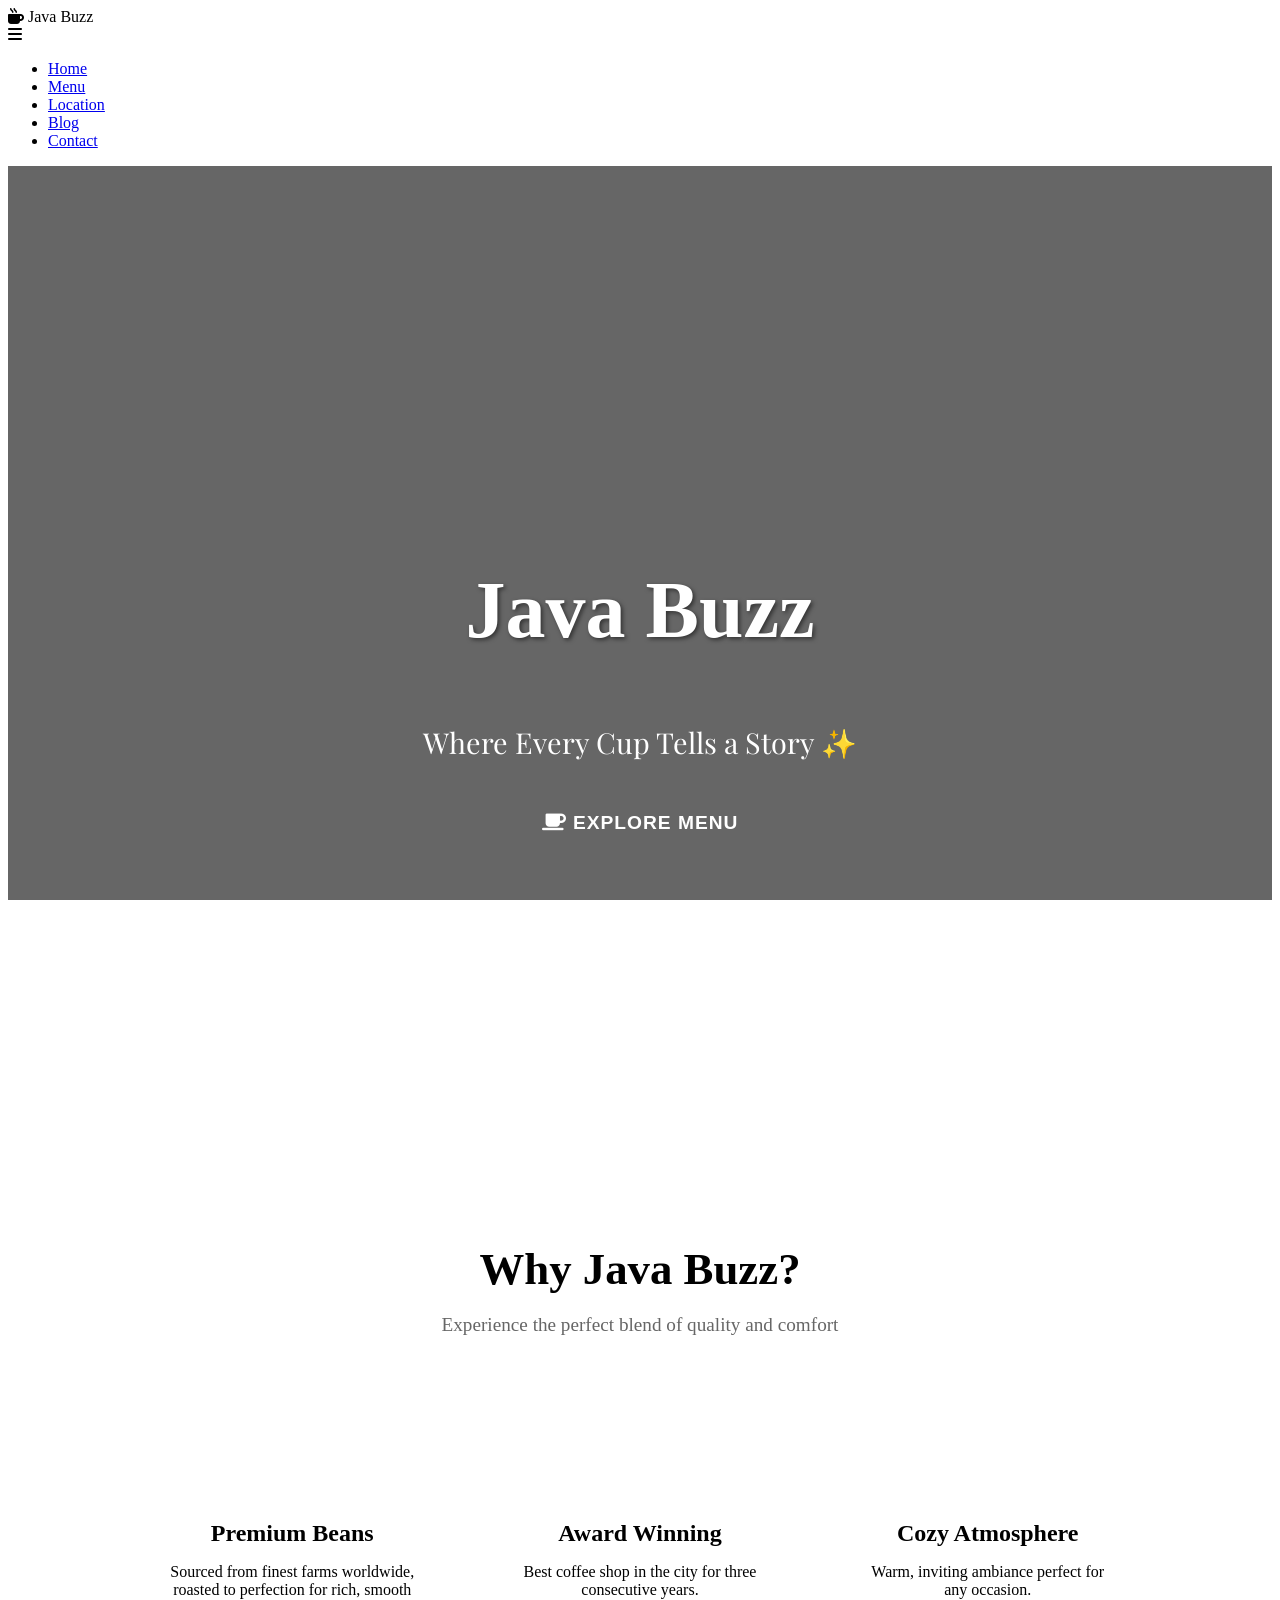
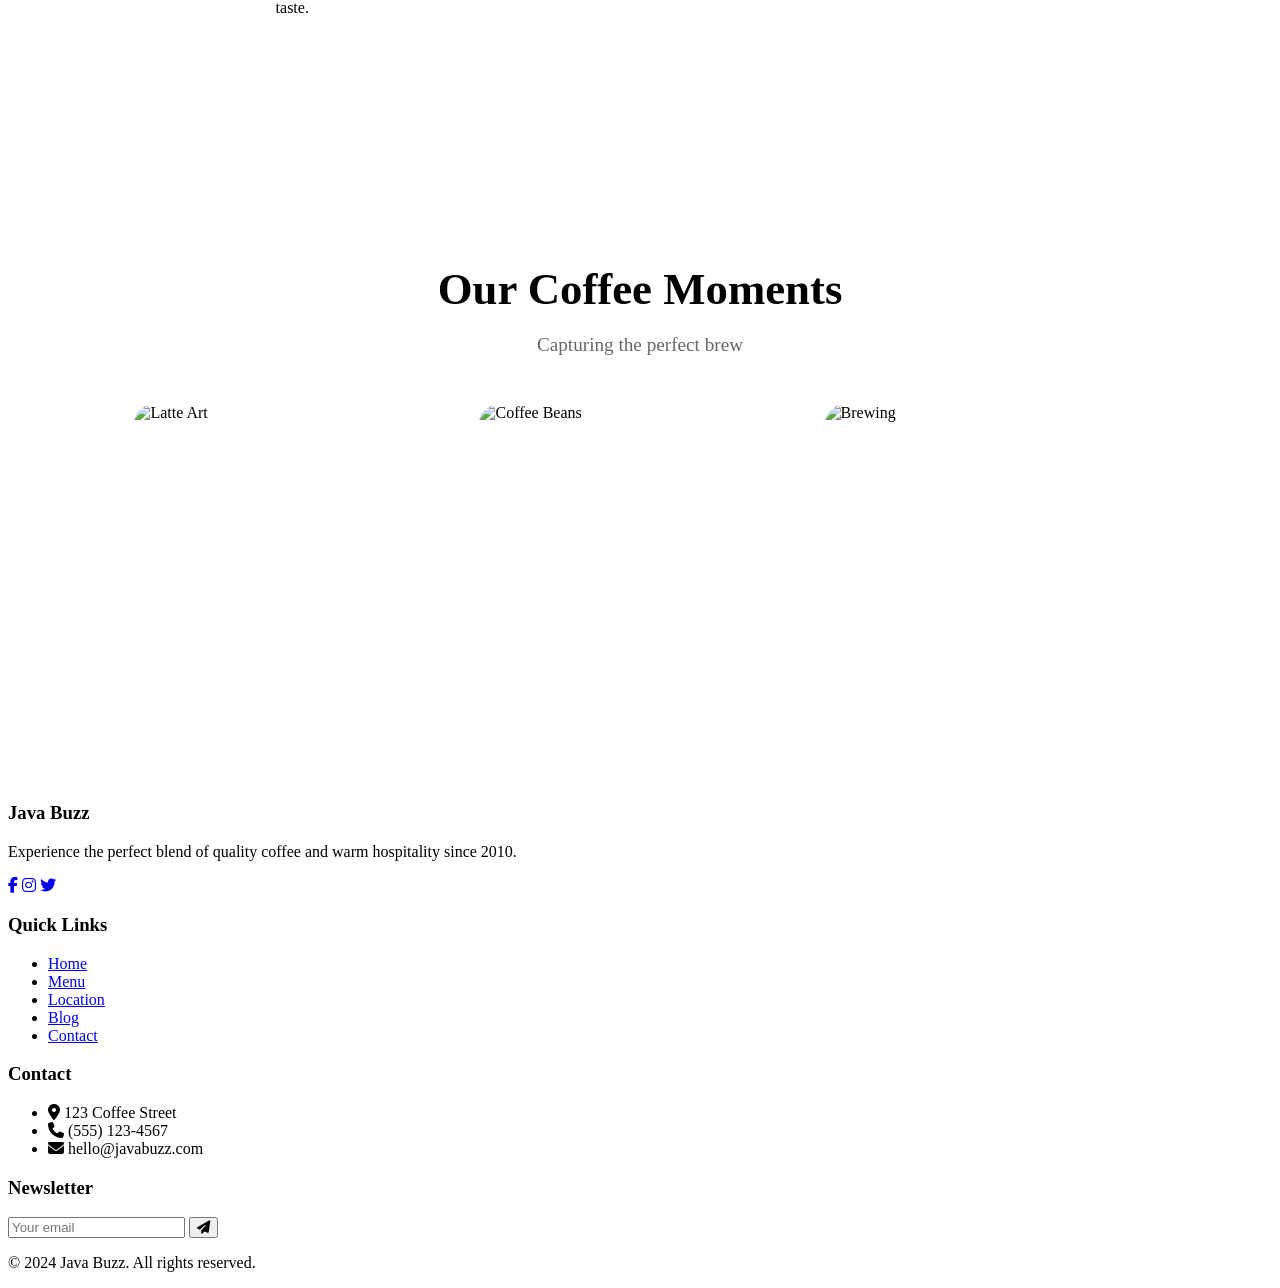
==== index.html @ 030afa83 "completed" ====
<!DOCTYPE html>
<html lang="en">
<head>
    <meta charset="UTF-8">
    <meta name="viewport" content="width=device-width, initial-scale=1.0">
    <title>Java Buzz - Home | Artisan Coffee Shop</title>
    <meta name="description" content="Java Buzz offers premium artisan coffee, delicious pastries, and a cozy atmosphere. Visit us for the best coffee experience in town.">
    <meta name="keywords" content="coffee shop, artisan coffee, best coffee near me, coffee house, espresso">
    <meta name="author" content="Java Buzz Coffee">
    
    <link rel="stylesheet" href="https://cdnjs.cloudflare.com/ajax/libs/font-awesome/6.4.0/css/all.min.css">
    <link href="https://fonts.googleapis.com/css2?family=Playfair+Display:wght@400;700&family=Poppins:wght@300;400;500;600&display=swap" rel="stylesheet">
    <link rel="stylesheet" href="css/style.css">
    
    <style>
        .hero {
            height: 100vh;
            background: linear-gradient(rgba(0,0,0,0.6), rgba(0,0,0,0.6)), url('https://images.unsplash.com/photo-1495474472287-4d71bcdd2085?ixlib=rb-4.0.3&auto=format&fit=crop&w=2070&q=80');
            background-size: cover;
            background-position: center;
            background-attachment: fixed;
            display: flex;
            align-items: center;
            justify-content: center;
            text-align: center;
            color: white;
            padding-top: 60px;
        }

        .hero-content h1 {
            font-size: 5rem;
            color: var(--cream);
            text-shadow: 2px 2px 4px rgba(0,0,0,0.5);
            animation: fadeIn 1.5s ease;
        }

        .hero-content p {
            font-size: 1.8rem;
            margin-bottom: 2rem;
            font-family: 'Playfair Display', serif;
            animation: fadeIn 1.5s ease 0.3s both;
        }

        .cta-button {
            background: linear-gradient(135deg, var(--light-brown) 0%, var(--primary-brown) 100%);
            color: white;
            border: none;
            padding: 1.2rem 3rem;
            font-size: 1.2rem;
            border-radius: 50px;
            cursor: pointer;
            transition: var(--transition);
            font-weight: 600;
            text-transform: uppercase;
            letter-spacing: 1px;
            animation: fadeIn 1.5s ease 0.6s both;
        }

        .cta-button:hover {
            transform: translateY(-3px);
            box-shadow: 0 8px 25px rgba(210, 105, 30, 0.4);
        }

        .features {
            padding: 5rem 10%;
            background: var(--cream);
        }

        .section-title {
            text-align: center;
            font-size: 2.8rem;
            margin-bottom: 1rem;
        }

        .section-subtitle {
            text-align: center;
            font-size: 1.2rem;
            color: #666;
            margin-bottom: 3rem;
        }

        .features-grid {
            display: grid;
            grid-template-columns: repeat(auto-fit, minmax(300px, 1fr));
            gap: 2rem;
        }

        .feature-card {
            background: white;
            padding: 2rem;
            border-radius: 20px;
            text-align: center;
            box-shadow: var(--shadow);
            transition: var(--transition);
        }

        .feature-card:hover {
            transform: translateY(-10px);
        }

        .feature-icon {
            width: 80px;
            height: 80px;
            background: linear-gradient(135deg, var(--light-brown) 0%, var(--primary-brown) 100%);
            border-radius: 50%;
            display: flex;
            align-items: center;
            justify-content: center;
            margin: 0 auto 1.5rem;
        }

        .feature-icon i {
            font-size: 2.5rem;
            color: white;
        }

        .feature-card h3 {
            font-size: 1.5rem;
            margin-bottom: 1rem;
        }

        .gallery {
            padding: 5rem 10%;
            background: white;
        }

        .gallery-grid {
            display: grid;
            grid-template-columns: repeat(auto-fit, minmax(300px, 1fr));
            gap: 1.5rem;
            margin-top: 3rem;
        }

        .gallery-item {
            height: 300px;
            border-radius: 20px;
            overflow: hidden;
            box-shadow: var(--shadow);
        }

        .gallery-item img {
            width: 100%;
            height: 100%;
            object-fit: cover;
            transition: var(--transition);
        }

        .gallery-item:hover img {
            transform: scale(1.1);
        }

        @media (max-width: 768px) {
            .hero-content h1 { font-size: 3rem; }
            .hero-content p { font-size: 1.4rem; }
            .section-title { font-size: 2rem; }
        }
    </style>
</head>
<body>
    <nav class="navbar">
        <div class="logo">
            <i class="fas fa-mug-hot logo-icon"></i>
            <span class="logo-text">Java Buzz</span>
        </div>
        <div class="hamburger"><i class="fas fa-bars"></i></div>
        <ul class="nav-links">
            <li><a href="index.html">Home</a></li>
            <li><a href="menu.html">Menu</a></li>
            <li><a href="location.html">Location</a></li>
            <li><a href="blog.html">Blog</a></li>
            <li><a href="contact.html">Contact</a></li>
        </ul>
    </nav>

    <section class="hero">
        <div class="hero-content">
            <h1>Java Buzz</h1>
            <p>Where Every Cup Tells a Story ✨</p>
            <button class="cta-button" onclick="location.href='menu.html'">
                <i class="fas fa-coffee"></i> Explore Menu
            </button>
        </div>
    </section>

    <section class="features">
        <h2 class="section-title">Why Java Buzz?</h2>
        <p class="section-subtitle">Experience the perfect blend of quality and comfort</p>
        <div class="features-grid">
            <div class="feature-card">
                <div class="feature-icon"><i class="fas fa-seedling"></i></div>
                <h3>Premium Beans</h3>
                <p>Sourced from finest farms worldwide, roasted to perfection for rich, smooth taste.</p>
            </div>
            <div class="feature-card">
                <div class="feature-icon"><i class="fas fa-award"></i></div>
                <h3>Award Winning</h3>
                <p>Best coffee shop in the city for three consecutive years.</p>
            </div>
            <div class="feature-card">
                <div class="feature-icon"><i class="fas fa-heart"></i></div>
                <h3>Cozy Atmosphere</h3>
                <p>Warm, inviting ambiance perfect for any occasion.</p>
            </div>
        </div>
    </section>

    <section class="gallery">
        <h2 class="section-title">Our Coffee Moments</h2>
        <p class="section-subtitle">Capturing the perfect brew</p>
        <div class="gallery-grid">
            <div class="gallery-item"><img src="https://images.unsplash.com/photo-1514432324607-a09d9b4aefdd?ixlib=rb-4.0.3&auto=format&fit=crop&w=800&q=80" alt="Latte Art"></div>
            <div class="gallery-item"><img src="https://images.unsplash.com/photo-1461023058943-07fcbe16d735?ixlib=rb-4.0.3&auto=format&fit=crop&w=800&q=80" alt="Coffee Beans"></div>
            <div class="gallery-item"><img src="https://images.unsplash.com/photo-1497515114629-f71d768fd07c?ixlib=rb-4.0.3&auto=format&fit=crop&w=800&q=80" alt="Brewing"></div>
        </div>
    </section>

    <footer>
        <div class="footer-content">
            <div class="footer-section">
                <h3>Java Buzz</h3>
                <p>Experience the perfect blend of quality coffee and warm hospitality since 2010.</p>
                <div class="social-links">
                    <a href="https://www.facebook.com"><i class="fab fa-facebook-f"></i></a>
                    <a href="https://www.instagram.com"><i class="fab fa-instagram"></i></a>
                    <a href="https://x.com"><i class="fab fa-twitter"></i></a>
                </div>
            </div>
            <div class="footer-section">
                <h3>Quick Links</h3>
                <ul>
                    <li><a href="index.html">Home</a></li>
                    <li><a href="menu.html">Menu</a></li>
                    <li><a href="location.html">Location</a></li>
                    <li><a href="blog.html">Blog</a></li>
                    <li><a href="contact.html">Contact</a></li>
                </ul>
            </div>
            <div class="footer-section">
                <h3>Contact</h3>
                <ul>
                    <li><i class="fas fa-map-marker-alt"></i> 123 Coffee Street</li>
                    <li><i class="fas fa-phone"></i> (555) 123-4567</li>
                    <li><i class="fas fa-envelope"></i> hello@javabuzz.com</li>
                </ul>
            </div>
            <div class="footer-section">
                <h3>Newsletter</h3>
                <form class="newsletter-form">
                    <input type="email" placeholder="Your email">
                    <button type="submit"><i class="fas fa-paper-plane"></i></button>
                </form>
            </div>
        </div>
        <div class="copyright">
            <p>&copy; 2024 Java Buzz. All rights reserved.</p>
        </div>
    </footer>

    <script src="js/main.js"></script>
</body>
</html>
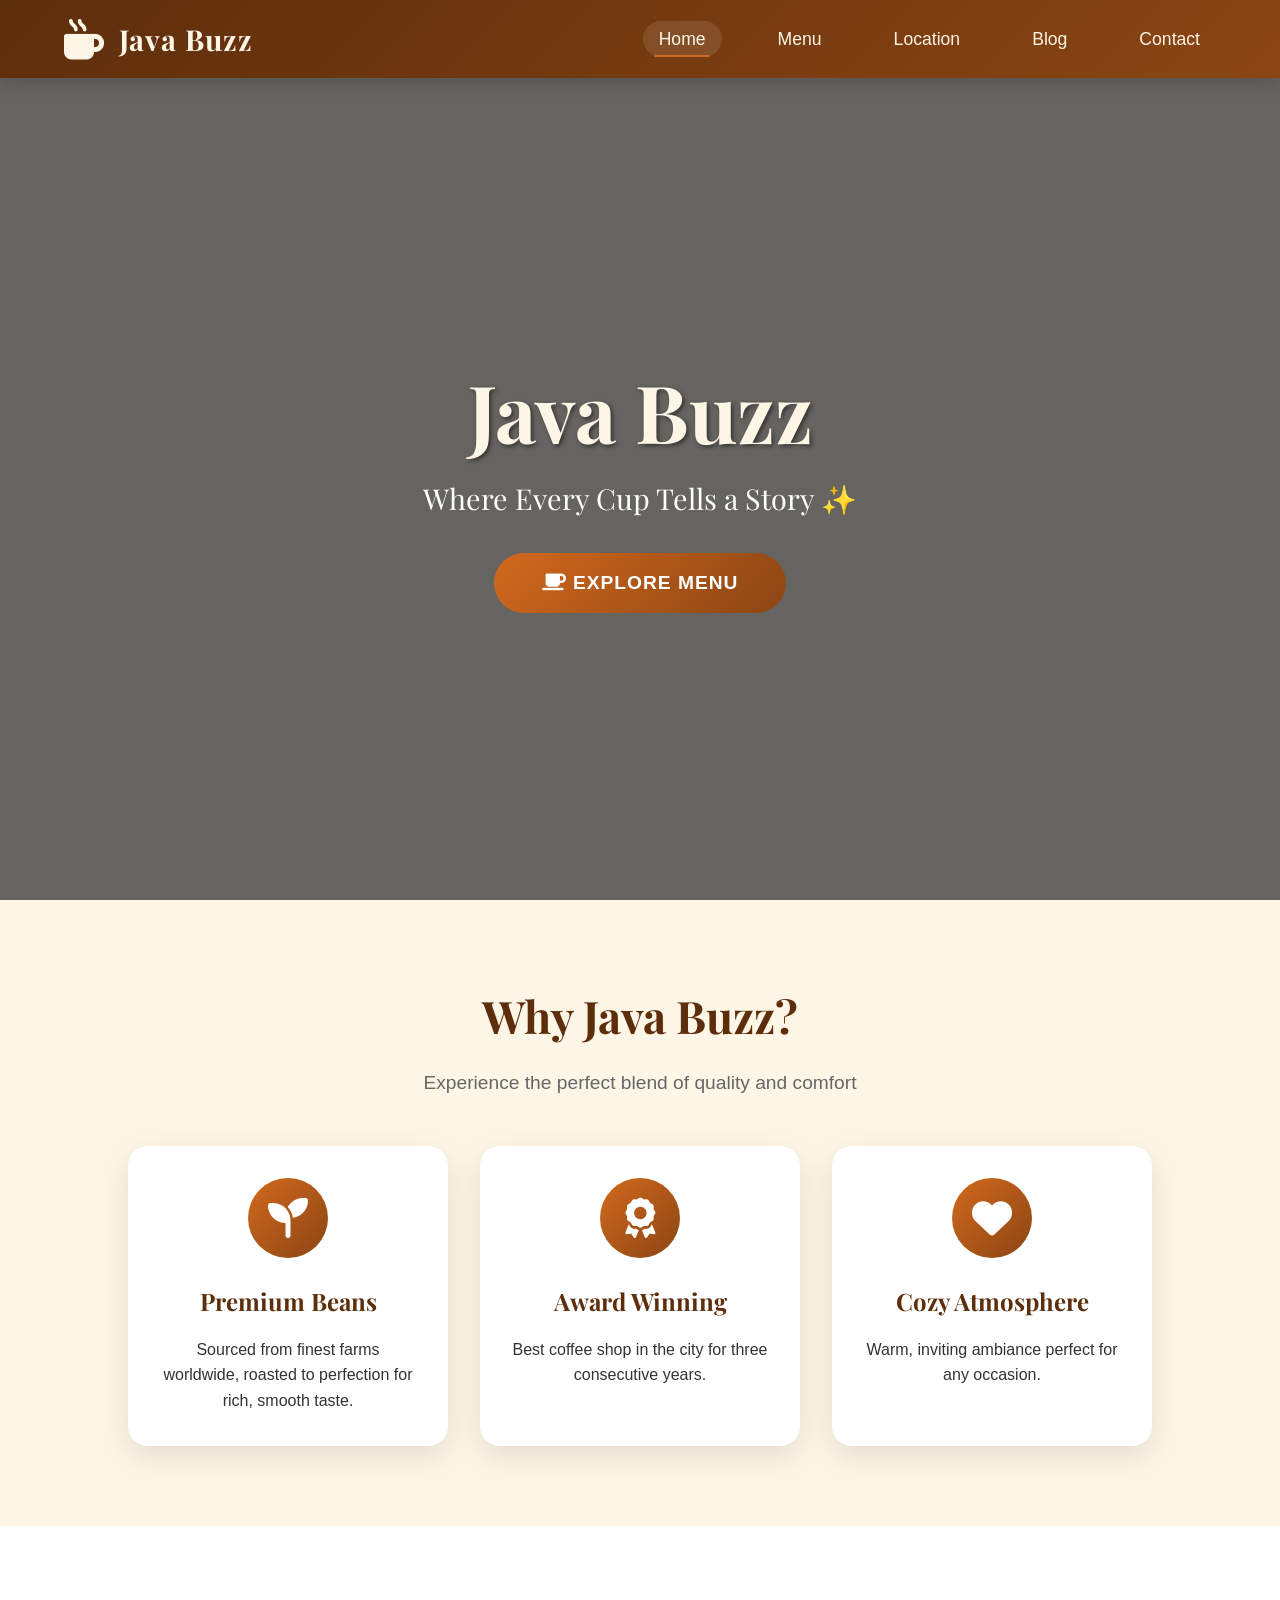
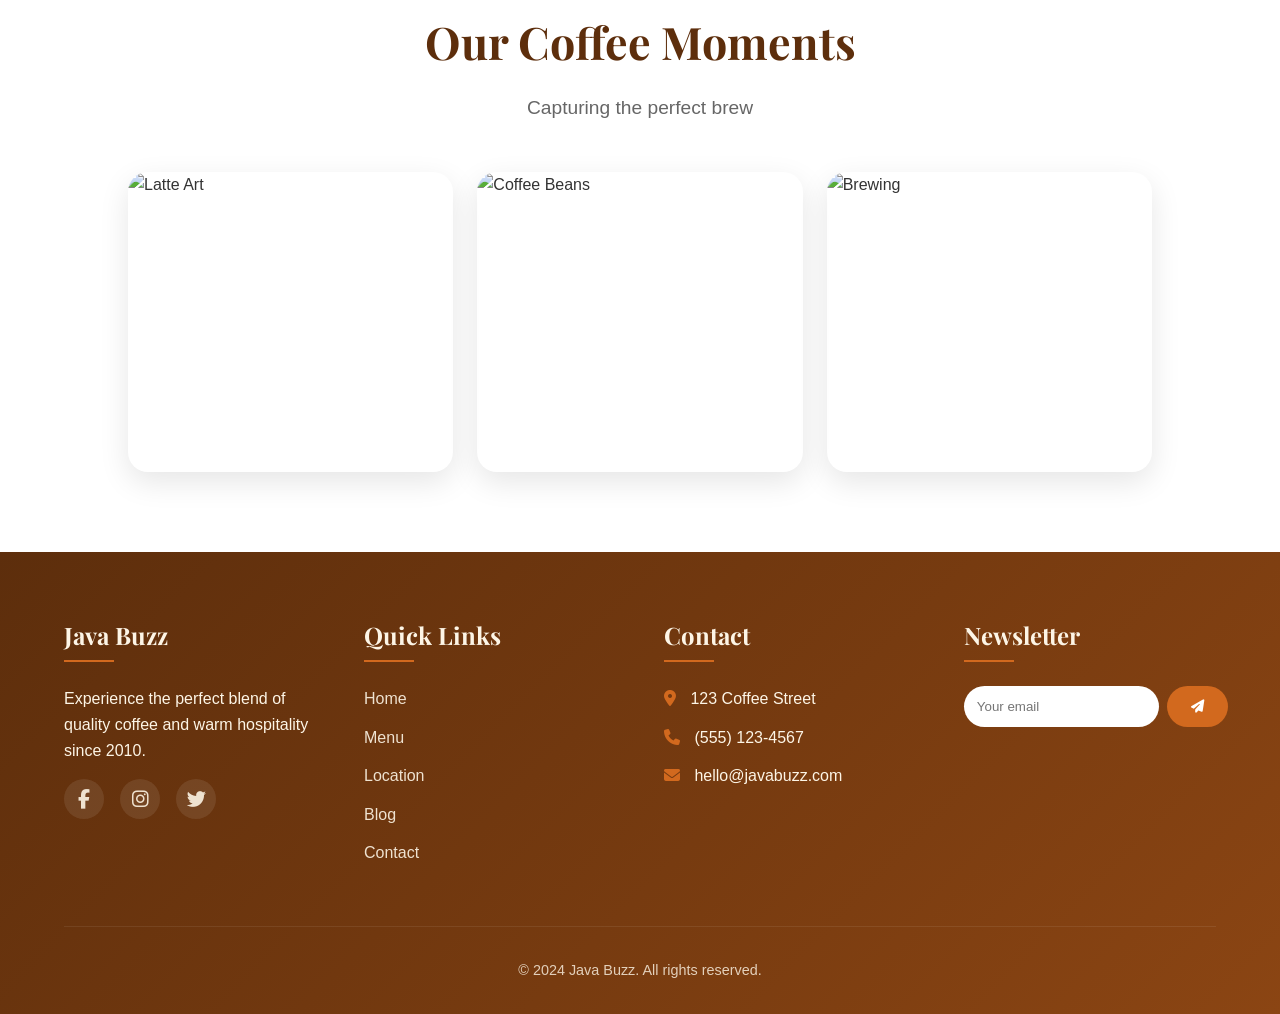
==== commit 330494ff: "updated" ====
--- a/index.html
+++ b/index.html
@@ -10,7 +10,7 @@
     
     <link rel="stylesheet" href="https://cdnjs.cloudflare.com/ajax/libs/font-awesome/6.4.0/css/all.min.css">
     <link href="https://fonts.googleapis.com/css2?family=Playfair+Display:wght@400;700&family=Poppins:wght@300;400;500;600&display=swap" rel="stylesheet">
-    <link rel="stylesheet" href="css/style.css">
+    <link rel="stylesheet" href="CSS/style.css">
     
     <style>
         .hero {
--- a/CSS/style.css
+++ b/CSS/style.css
@@ -0,0 +1,291 @@
+/* ===== RESET & BASE STYLES ===== */
+* {
+    margin: 0;
+    padding: 0;
+    box-sizing: border-box;
+}
+
+:root {
+    --primary-brown: #8B4513;
+    --light-brown: #D2691E;
+    --dark-brown: #5D2E0C;
+    --primary-green: #2E5C4E;
+    --light-green: #4A7C6B;
+    --cream: #FDF5E6;
+    --off-white: #FFF9F0;
+    --shadow: 0 10px 30px rgba(0,0,0,0.1);
+    --transition: all 0.3s ease;
+}
+
+body {
+    font-family: 'Poppins', sans-serif;
+    color: #333;
+    background-color: var(--off-white);
+    line-height: 1.6;
+    overflow-x: hidden;
+}
+
+h1, h2, h3, h4 {
+    font-family: 'Playfair Display', serif;
+    color: var(--dark-brown);
+}
+
+/* ===== NAVIGATION BAR ===== */
+.navbar {
+    background: linear-gradient(135deg, var(--dark-brown) 0%, var(--primary-brown) 100%);
+    padding: 1rem 5%;
+    display: flex;
+    justify-content: space-between;
+    align-items: center;
+    position: fixed;
+    width: 100%;
+    top: 0;
+    z-index: 1000;
+    box-shadow: 0 2px 20px rgba(0,0,0,0.2);
+}
+
+.logo {
+    display: flex;
+    align-items: center;
+    gap: 15px;
+}
+
+.logo-icon {
+    font-size: 2.5rem;
+    color: var(--cream);
+    animation: steam 2s infinite;
+}
+
+@keyframes steam {
+    0%, 100% { transform: translateY(0); }
+    50% { transform: translateY(-5px); }
+}
+
+.logo-text {
+    font-family: 'Playfair Display', serif;
+    font-size: 1.8rem;
+    font-weight: 700;
+    color: var(--cream);
+    letter-spacing: 1px;
+}
+
+.nav-links {
+    display: flex;
+    gap: 2.5rem;
+    list-style: none;
+}
+
+.nav-links a {
+    color: var(--cream);
+    text-decoration: none;
+    font-weight: 500;
+    font-size: 1.1rem;
+    padding: 0.5rem 1rem;
+    border-radius: 25px;
+    transition: var(--transition);
+    position: relative;
+}
+
+.nav-links a::after {
+    content: '';
+    position: absolute;
+    bottom: 0;
+    left: 50%;
+    transform: translateX(-50%);
+    width: 0;
+    height: 2px;
+    background: var(--light-brown);
+    transition: var(--transition);
+}
+
+.nav-links a:hover::after,
+.nav-links a.active::after {
+    width: 70%;
+}
+
+.nav-links a:hover,
+.nav-links a.active {
+    background: rgba(255,255,255,0.1);
+}
+
+.hamburger {
+    display: none;
+    font-size: 1.8rem;
+    color: var(--cream);
+    cursor: pointer;
+}
+
+/* ===== FOOTER ===== */
+footer {
+    background: linear-gradient(135deg, var(--dark-brown) 0%, var(--primary-brown) 100%);
+    color: var(--cream);
+    padding: 4rem 5% 2rem;
+}
+
+.footer-content {
+    display: grid;
+    grid-template-columns: repeat(auto-fit, minmax(250px, 1fr));
+    gap: 3rem;
+    margin-bottom: 3rem;
+}
+
+.footer-section h3 {
+    color: var(--cream);
+    margin-bottom: 1.5rem;
+    font-size: 1.5rem;
+    position: relative;
+    padding-bottom: 0.5rem;
+}
+
+.footer-section h3::after {
+    content: '';
+    position: absolute;
+    left: 0;
+    bottom: 0;
+    width: 50px;
+    height: 2px;
+    background: var(--light-brown);
+}
+
+.footer-section ul {
+    list-style: none;
+}
+
+.footer-section ul li {
+    margin-bottom: 0.8rem;
+}
+
+.footer-section ul li i {
+    margin-right: 10px;
+    color: var(--light-brown);
+}
+
+.footer-section a {
+    color: var(--cream);
+    text-decoration: none;
+    transition: var(--transition);
+    opacity: 0.9;
+}
+
+.footer-section a:hover {
+    color: var(--light-brown);
+    opacity: 1;
+    padding-left: 5px;
+}
+
+.social-links {
+    display: flex;
+    gap: 1rem;
+    margin-top: 1rem;
+}
+
+.social-links a {
+    display: flex;
+    align-items: center;
+    justify-content: center;
+    width: 40px;
+    height: 40px;
+    background: rgba(255,255,255,0.1);
+    border-radius: 50%;
+    font-size: 1.2rem;
+    transition: var(--transition);
+}
+
+.social-links a:hover {
+    background: var(--light-brown);
+    transform: translateY(-3px);
+}
+
+.newsletter-form {
+    display: flex;
+    gap: 0.5rem;
+}
+
+.newsletter-form input {
+    flex: 1;
+    padding: 0.8rem;
+    border: none;
+    border-radius: 25px;
+    outline: none;
+}
+
+.newsletter-form button {
+    background: var(--light-brown);
+    color: white;
+    border: none;
+    padding: 0.8rem 1.5rem;
+    border-radius: 25px;
+    cursor: pointer;
+    transition: var(--transition);
+}
+
+.newsletter-form button:hover {
+    background: var(--primary-brown);
+    transform: scale(1.05);
+}
+
+.copyright {
+    text-align: center;
+    padding-top: 2rem;
+    border-top: 1px solid rgba(255,255,255,0.1);
+    font-size: 0.9rem;
+    opacity: 0.8;
+}
+
+/* ===== RESPONSIVE ===== */
+@media (max-width: 768px) {
+    .hamburger {
+        display: block;
+    }
+
+    .nav-links {
+        display: none;
+        position: absolute;
+        top: 100%;
+        left: 0;
+        width: 100%;
+        background: linear-gradient(135deg, var(--dark-brown) 0%, var(--primary-brown) 100%);
+        flex-direction: column;
+        padding: 2rem;
+        gap: 1.5rem;
+        text-align: center;
+    }
+
+    .nav-links.active {
+        display: flex;
+    }
+
+    .footer-content {
+        grid-template-columns: 1fr;
+        text-align: center;
+    }
+
+    .footer-section h3::after {
+        left: 50%;
+        transform: translateX(-50%);
+    }
+
+    .social-links {
+        justify-content: center;
+    }
+
+    .newsletter-form {
+        flex-direction: column;
+    }
+}
+
+/* ===== ANIMATIONS ===== */
+@keyframes fadeIn {
+    from {
+        opacity: 0;
+        transform: translateY(20px);
+    }
+    to {
+        opacity: 1;
+        transform: translateY(0);
+    }
+}
+
+.fade-in {
+    animation: fadeIn 1s ease forwards;
+}
